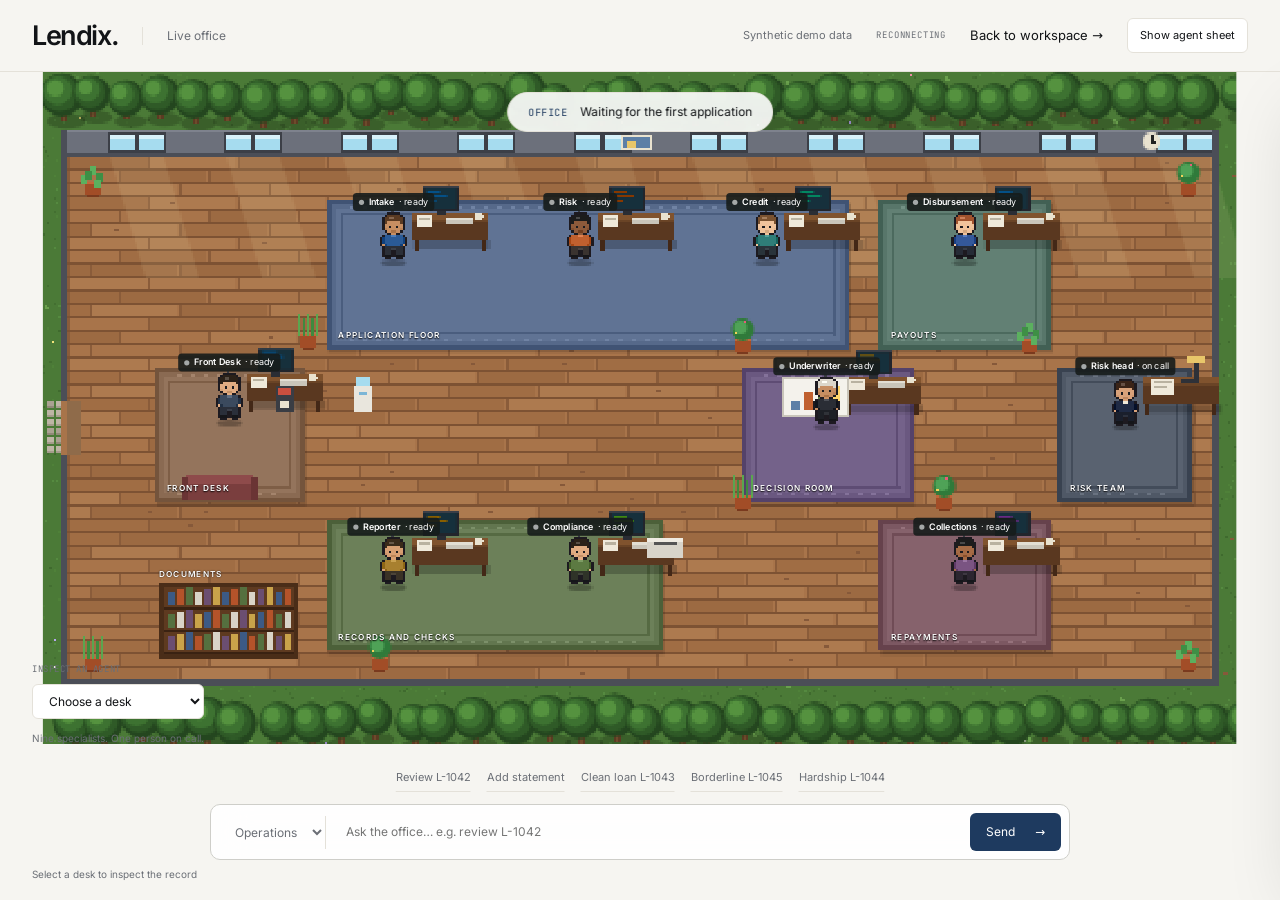
==== static/world.html @ e138bc6f "Move office world to /office" ====
<!doctype html>
<html lang="en">
<head><meta charset="utf-8"><meta name="viewport" content="width=device-width, initial-scale=1"><meta name="theme-color" content="#F6F5F1"><link rel="icon" type="image/svg+xml" href="/static/favicon.svg"><title>Lendix · Live office</title><link rel="stylesheet" href="/static/design.css"><link rel="stylesheet" href="/static/world.css"><script src="/static/world.js" defer></script></head>
<body>
<a class="skip-link" href="#dock">Skip to office command</a>
<header class="site-header top office-header"><div class="office-brand"><a class="wordmark" href="/">Lendix.</a><span class="office-page-label">Live office</span></div><nav class="header-nav" aria-label="Office navigation"><span class="quiet-notice office-notice">Synthetic demo data</span><span class="mono office-connection" id="office-connection">Connecting</span><a href="/app">Back to workspace <span aria-hidden="true">→</span></a><button id="sheet-toggle" type="button" class="office-toggle" aria-controls="sheet" aria-expanded="false">Show agent sheet</button></nav></header>
<div class="ticker" id="ticker" role="status"><em>Office</em>Waiting for the first application</div>
<div id="stage-wrap"><div id="stage" aria-label="Live pixel-art lending office. Each agent opens a work sheet."><div class="floor"></div></div></div>
<div class="office-controls"><label class="agent-picker-label">Inspect an agent<select id="agent-picker"><option value="">Choose a desk</option></select></label><span class="quiet-notice">Nine specialists. One person on call.</span></div>
<div class="quick" id="quick" aria-label="Demo commands"></div>
<form class="dock" id="dock"><label for="role" class="sr-only">Demo role</label><select id="role"><option value="borrower">Borrower</option><option value="ops" selected>Operations</option><option value="risk_head">Risk head</option></select><label class="sr-only" for="msg">Ask the office</label><input id="msg" autocomplete="off" maxlength="8000" placeholder="Ask the office… e.g. review L-1042" required><button type="submit">Send <span aria-hidden="true">→</span></button></form>
<div class="hint">Select a desk to inspect the record</div>
<aside class="sheet" id="sheet" aria-labelledby="s-name" inert><header><div class="av" id="s-av" aria-hidden="true"></div><div><h2 id="s-name">Agent work sheet</h2><div class="role" id="s-role"></div></div><button class="close" id="s-close" aria-label="Close agent sheet">Close</button></header><div class="sheet-content"><section><h3>Working on</h3><div class="now" id="s-now">Ready at its desk.</div></section><section id="s-case-wrap" hidden><h3 id="s-case-h">This case</h3><div class="case" id="s-case"></div></section><section><h3>Tools it may use</h3><div class="tools" id="s-tools"></div></section><section id="s-extra-wrap" hidden><h3 id="s-extra-h"></h3><div class="policy" id="s-extra"></div></section><div class="log" id="s-log"></div></div></aside>
</body>
</html>
---- static/design.css ----
@font-face{font-family:Inter;src:url('/static/fonts/inter-latin-400-normal.woff2') format('woff2');font-weight:400;font-style:normal;font-display:swap}
@font-face{font-family:Inter;src:url('/static/fonts/inter-latin-500-normal.woff2') format('woff2');font-weight:500;font-style:normal;font-display:swap}
@font-face{font-family:Inter;src:url('/static/fonts/inter-latin-600-normal.woff2') format('woff2');font-weight:600;font-style:normal;font-display:swap}
@font-face{font-family:Inter;src:url('/static/fonts/inter-latin-700-normal.woff2') format('woff2');font-weight:700;font-style:normal;font-display:swap}
@font-face{font-family:'Instrument Serif';src:url('/static/fonts/instrument-serif-latin-400-normal.woff2') format('woff2');font-weight:400;font-style:normal;font-display:swap}
@font-face{font-family:'Instrument Serif';src:url('/static/fonts/instrument-serif-latin-400-italic.woff2') format('woff2');font-weight:400;font-style:italic;font-display:swap}
@font-face{font-family:'JetBrains Mono';src:url('/static/fonts/jetbrains-mono-latin-400-normal.woff2') format('woff2');font-weight:400;font-style:normal;font-display:swap}
@font-face{font-family:'JetBrains Mono';src:url('/static/fonts/jetbrains-mono-latin-500-normal.woff2') format('woff2');font-weight:500;font-style:normal;font-display:swap}
:root{--paper:#F6F5F1;--surface:#fff;--ink:#121417;--muted:#6B6F76;--hairline:#E4E1D9;--accent:#1E3A5F;--amber:#B4530A;--green:#2F6B4F;--blue-wash:#eef2f6;--amber-wash:#fcf3e9;--green-wash:#edf4ef;--radius:12px;--mono:'JetBrains Mono',monospace;--serif:'Instrument Serif',Georgia,serif;--ease:200ms ease-out}
*{box-sizing:border-box}html{scroll-behavior:smooth}body{margin:0;background:var(--paper);color:var(--ink);font-family:Inter,system-ui,sans-serif;font-size:14px;line-height:1.5;-webkit-font-smoothing:antialiased}button,input,select,textarea{font:inherit;color:inherit}button,a,input,select,textarea{touch-action:manipulation}button{cursor:pointer}button:disabled{cursor:default;opacity:.55}a{color:var(--accent);text-underline-offset:4px}button,a,input,select,textarea,summary{outline-offset:4px}:focus-visible{outline:2px solid var(--accent)}button{transition:background var(--ease),border-color var(--ease),color var(--ease)}h1,h2,h3,p{margin:0}h1,h2,h3{font-weight:600}button svg,a svg{flex:none}button,a{-webkit-tap-highlight-color:transparent}[hidden]{display:none!important}.sr-only{position:absolute;width:1px;height:1px;overflow:hidden;clip:rect(0,0,0,0);white-space:nowrap}.skip-link{position:fixed;top:8px;left:16px;z-index:100;padding:12px 20px;background:var(--surface);transform:translateY(-160%)}.skip-link:focus{transform:none}.mono,.eyebrow{font-family:var(--mono);font-size:11px;line-height:1.6;letter-spacing:.09em;text-transform:uppercase}.eyebrow{color:var(--muted)}.muted{color:var(--muted)}.serif-emphasis{font-family:var(--serif);font-style:italic;font-weight:400}.wordmark{color:var(--ink);font-size:27px;line-height:1;font-weight:600;letter-spacing:-1.4px;text-decoration:none}.site-header{height:80px;border-bottom:1px solid var(--hairline);display:flex;align-items:center;justify-content:space-between;gap:24px;padding:0 48px;background:var(--paper)}.header-nav{display:flex;align-items:center;gap:32px}.header-nav a{font-size:13px;text-decoration:none;color:var(--ink)}.header-nav a:hover{text-decoration:underline}.button{display:inline-flex;align-items:center;justify-content:center;gap:12px;min-height:44px;padding:12px 20px;border-radius:8px;border:1px solid var(--accent);background:var(--accent);color:var(--surface);font-size:13px;font-weight:500;text-decoration:none;white-space:nowrap}.button:hover{background:#142a45;border-color:#142a45}.button.ghost{background:transparent;border-color:var(--hairline);color:var(--ink)}.button.ghost:hover{background:var(--surface);border-color:#b3b5b8}.button.small{min-height:36px;padding:8px 14px;font-size:12px}.text-button{border:0;background:none;padding:6px 0;color:var(--accent);font-size:12px;text-decoration:underline;text-underline-offset:4px}.quiet-notice{font-size:11px;color:var(--muted)}.pill{display:inline-flex;align-items:center;gap:7px;white-space:nowrap;padding:5px 10px;border:1px solid var(--hairline);border-radius:999px;font-size:11px;font-weight:500;background:var(--surface)}.pill.amber{color:var(--amber);border-color:#ebd6c4;background:var(--amber-wash)}.pill.green{color:var(--green);border-color:#cfdfd4;background:var(--green-wash)}.pill.blue{color:var(--accent);background:var(--blue-wash);border-color:#d4dee9}.pill-dot{width:5px;height:5px;border-radius:50%;background:currentColor}.section-label{font-family:var(--mono);font-size:11px;letter-spacing:.08em;text-transform:uppercase;font-weight:400;color:var(--muted)}.icon-arrow{font-size:17px;line-height:1}.field{display:grid;gap:8px;font-size:12px;font-weight:500}.field input,.field select,.field textarea{width:100%;min-height:44px;padding:12px;border:1px solid var(--hairline);border-radius:8px;background:var(--surface);font-size:14px}.field textarea{resize:vertical;line-height:1.6}.field input:focus,.field select:focus,.field textarea:focus{border-color:var(--accent)}.field-help{font-size:12px;color:var(--muted);font-weight:400}.skeleton{height:14px;display:block;border-radius:3px;background:#e9e7e0;animation:breathe 1.8s ease-in-out infinite}.skeleton.short{width:42%}.skeleton.long{width:75%}@keyframes breathe{50%{opacity:.4}}@media(prefers-reduced-motion:reduce){html{scroll-behavior:auto}*,*::before,*::after{animation:none!important;transition:none!important}}@media(max-width:700px){.site-header{height:68px;padding:0 20px}.header-nav{gap:20px}.header-nav a{font-size:12px}.wordmark{font-size:25px}.button{padding:11px 16px}.quiet-notice{font-size:10px}}
---- static/world.css ----
:root{--line:var(--hairline);--card:var(--surface);--navy:var(--accent);--navy-tint:var(--blue-wash);--amber-tint:var(--amber-wash);--green-tint:var(--green-wash);--faint:var(--muted)}
html,body{height:100%;overflow:hidden;background:var(--paper)}
.office-header{position:fixed;inset:0 0 auto;height:72px;padding:0 32px;z-index:20;background:var(--paper)}.office-brand{display:flex;align-items:center;gap:24px}.office-page-label{font-size:12px;color:var(--muted);border-left:1px solid var(--hairline);padding-left:24px}.office-header .header-nav{gap:24px}.office-connection{font-size:9px;color:var(--muted)}.office-toggle{border:1px solid var(--hairline);border-radius:6px;padding:8px 12px;background:var(--surface);font-size:11px;color:var(--ink)}.office-toggle:hover{border-color:var(--accent)}
#stage-wrap{position:fixed;inset:72px 0 156px;display:flex;align-items:center;justify-content:center;overflow:hidden}#stage{position:relative;width:1600px;height:900px;flex:none;transform-origin:center center}.floor,.desk,.desk-label{display:none}.world{position:absolute;left:0;top:0;width:1599px;height:900px;image-rendering:pixelated}.room-label{position:absolute;font-size:11px;letter-spacing:1.6px;text-transform:uppercase;color:#fff;font-weight:600;text-shadow:0 1px 2px #000;z-index:1}.agent{position:absolute;width:48px;height:75px;margin:-70px 0 0 -24px;display:block;cursor:pointer;z-index:5}.agent canvas{width:48px;height:75px;image-rendering:pixelated;display:block}.agent:hover canvas{outline:1px solid #fff;outline-offset:5px}.agent:focus-visible{outline:2px solid #fff;outline-offset:8px}.tag{position:absolute;bottom:74px;left:50%;transform:translateX(-50%);white-space:nowrap;font-size:12px;font-weight:600;color:#fff;background:#171c1be6;padding:3px 8px;border-radius:5px;display:flex;gap:6px;align-items:center;pointer-events:none}.tag i{width:7px;height:7px;border-radius:50%;background:#a4a8a8;display:inline-block;flex:none}.agent.busy .tag i{background:#add2ac}.tag small{font-size:12px;font-weight:400}.carry{position:absolute;top:18px;right:-34px;z-index:1;background:var(--surface);color:var(--ink);border:1px solid var(--hairline);border-radius:5px;font-size:10px;padding:4px 7px;white-space:nowrap;opacity:0;transition:opacity 180ms ease-out}.agent.carrying .carry{opacity:1}.chip{position:absolute;z-index:3000;transform:translate(-50%,-100%);background:var(--ink);color:#fff;font-size:12px;font-weight:500;border-radius:6px;padding:6px 10px;white-space:nowrap;pointer-events:none}.chip.navy{background:var(--accent)}.chip.amber{background:var(--amber)}.chip.green{background:var(--green)}.chip::after{content:"";position:absolute;left:50%;bottom:-4px;width:8px;height:8px;margin-left:-4px;background:inherit;transform:rotate(45deg)}.shelf{position:absolute;display:flex;flex-wrap:wrap;gap:4px;width:150px}.doc{width:18px;height:23px;background:var(--surface);border:1px solid var(--hairline);border-radius:2px;position:relative}.doc::before{content:"";position:absolute;left:4px;right:4px;top:6px;height:1px;background:var(--hairline);box-shadow:0 4px 0 var(--hairline),0 8px 0 var(--hairline)}.doc.pdf,.doc.letter{border-top:3px solid var(--accent)}.doc.png{border-top:3px solid var(--muted)}.badge{position:absolute;z-index:3000;transform:translateX(-50%);font-size:12px;font-weight:600;border-radius:6px;padding:6px 12px;white-space:nowrap}.badge.decline{background:var(--amber-wash);color:var(--amber);border:1px solid #ebd6c4}.badge.approve{background:var(--green-wash);color:var(--green);border:1px solid #cfdfd4}.badge.escalate{background:var(--blue-wash);color:var(--accent);border:1px solid #d4dee9}.bubble{position:absolute;z-index:3000;max-width:320px;transform:translate(-50%,-100%);background:var(--surface);border:1px solid var(--hairline);border-radius:10px;padding:12px 16px;font-size:13px;line-height:1.6;color:var(--ink)}
.ticker{position:fixed;top:92px;left:50%;transform:translateX(-50%);z-index:20;background:var(--surface);border:1px solid var(--hairline);border-radius:999px;padding:10px 20px;font-size:12px;max-width:min(800px,80vw);white-space:nowrap;overflow:hidden;text-overflow:ellipsis}.ticker em{font-family:var(--mono);font-size:10px;font-style:normal;text-transform:uppercase;letter-spacing:.06em;color:var(--accent);margin-right:12px}.office-controls{position:fixed;left:32px;bottom:154px;z-index:20;display:flex;flex-direction:column;gap:12px}.office-controls .quiet-notice{font-size:10px}.agent-picker-label{font-family:var(--mono);font-size:9px;text-transform:uppercase;letter-spacing:.06em;display:grid;gap:8px;color:var(--muted)}.agent-picker-label select{font-family:Inter,sans-serif;text-transform:none;letter-spacing:0;font-size:12px;padding:8px 12px;background:var(--surface);border:1px solid var(--hairline);border-radius:6px;color:var(--ink)}.quick{position:fixed;left:50%;bottom:102px;transform:translateX(-50%);z-index:20;display:flex;gap:16px;max-width:calc(100vw - 64px);overflow-x:auto;white-space:nowrap;padding:6px 0}.quick button{font:inherit;font-size:11px;color:var(--muted);background:transparent;border:0;border-bottom:1px solid var(--hairline);padding:6px 0;cursor:pointer}.quick button:hover{color:var(--accent);border-color:var(--accent)}.dock{position:fixed;left:50%;bottom:40px;transform:translateX(-50%);z-index:20;display:flex;gap:12px;align-items:center;background:var(--surface);border:1px solid #cecec9;border-radius:10px;padding:8px;width:min(860px,calc(100vw - 64px))}.dock select,.dock input{font:inherit;font-size:12px;border:0;background:transparent;color:var(--ink)}.dock select{padding:8px 12px;border-right:1px solid var(--hairline);color:var(--muted)}.dock input{flex:1;min-width:0;padding:8px}.dock button{font:inherit;display:flex;gap:20px;font-size:12px;border:0;border-radius:6px;background:var(--accent);color:#fff;padding:10px 16px;cursor:pointer}.dock button:hover{background:#142a45}.hint{position:fixed;left:32px;bottom:18px;z-index:20;font-size:10px;color:var(--muted)}
.sheet{position:fixed;top:88px;right:16px;bottom:16px;width:min(500px,calc(100vw - 32px));z-index:30;background:var(--surface);border:1px solid var(--hairline);border-radius:12px;box-shadow:0 20px 70px #12141721;transform:translateX(calc(100% + 32px));transition:transform 220ms ease-out;display:flex;flex-direction:column;overflow:hidden}.sheet.open{transform:none}.sheet header{padding:24px;border-bottom:1px solid var(--hairline);display:flex;gap:16px;align-items:center}.sheet .av{width:48px;height:48px;border-radius:8px;display:flex;align-items:center;justify-content:center;flex:none;overflow:hidden}.sheet-sprite{width:32px;height:50px;image-rendering:pixelated;margin-top:8px}.sheet h2{font-size:28px;letter-spacing:-.035em;line-height:1;font-weight:500}.sheet .role{font-size:11px;color:var(--muted);line-height:1.6;margin-top:8px;max-width:280px}.sheet .close{align-self:start;margin-left:auto;border:0;background:none;padding:0;color:var(--accent);font-size:11px;text-decoration:underline;text-underline-offset:4px;cursor:pointer}.sheet-content{overflow-y:auto;flex:1}.sheet section{padding:20px 24px;border-bottom:1px solid var(--hairline)}.sheet h3{font-family:var(--mono);font-size:9px;letter-spacing:.08em;text-transform:uppercase;color:var(--muted);font-weight:400;margin-bottom:14px}.now{font-size:12px;line-height:1.7}.tools{display:flex;flex-wrap:wrap;gap:6px}.tools span{font-size:10px;font-family:var(--mono);background:var(--paper);border:1px solid var(--hairline);border-radius:5px;padding:5px 8px;color:var(--muted)}.tools span.on{background:var(--accent);color:#fff;border-color:var(--accent)}.log{padding:12px 24px 24px}.log .row{display:grid;grid-template-columns:60px 1fr;gap:12px;padding:12px 0;border-bottom:1px solid var(--hairline);font-size:11px;line-height:1.7}.log .t{color:var(--muted);font-family:var(--mono);font-size:9px;padding-top:2px}.log .k{display:inline-block;font-family:var(--mono);font-size:8px;letter-spacing:.06em;text-transform:uppercase;color:var(--accent);margin-right:8px}.policy{font-size:12px;line-height:1.8;color:var(--muted)}.policy p+p{margin-top:12px}.policy b{color:var(--ink);font-weight:500}.case{display:flex;flex-direction:column;gap:12px;font-size:12px}.case .loanhead{display:flex;flex-direction:column;gap:6px;margin-bottom:8px}.case .loanhead b{font-size:18px;font-weight:500;letter-spacing:-.02em}.case .loanhead span{color:var(--muted);font-size:12px}.kv{display:grid;grid-template-columns:1fr auto;gap:10px 20px;font-size:12px;margin:0}.kv dt{color:var(--muted)}.kv dd{margin:0;text-align:right;font-variant-numeric:tabular-nums;overflow-wrap:anywhere;max-width:240px}.check{display:flex;align-items:center;gap:12px;font-size:12px}.check i{font-style:normal;color:var(--green);font-weight:500;font-size:15px}.check.no i{color:var(--muted)}.flag{border:1px solid #ebd6c4;background:var(--amber-wash);border-radius:8px;padding:14px}.flag b{display:block;font-size:9px;font-family:var(--mono);font-weight:400;color:var(--amber);margin-bottom:8px;letter-spacing:.03em}.flag span{font-size:12px;line-height:1.7}.bar{height:4px;border-radius:2px;background:var(--paper);position:relative;margin:8px 0}.bar i{position:absolute;left:0;top:0;bottom:0;background:var(--accent);border-radius:2px}.bar b{position:absolute;top:-3px;bottom:-3px;width:1px;background:var(--ink)}.barlabel{display:flex;justify-content:space-between;font-size:11px;color:var(--muted)}.docs{display:flex;flex-direction:column;gap:0}.docs div{font-size:11px;padding:10px 0;border-bottom:1px solid var(--hairline)}.reasons{margin:0;padding-left:18px;font-size:12px;line-height:1.8}.reasons li+li{margin-top:8px}
@media(max-width:1200px){.office-header{padding:0 24px}.office-header .header-nav{gap:18px}.office-notice{display:none}.office-controls{bottom:154px;left:24px}.office-controls .quiet-notice{display:none}.sheet{width:420px}.quick{gap:16px}.office-connection{display:none}}
@media(max-width:700px){.office-header{height:64px;padding:0 20px}.office-page-label{display:none}.office-header .header-nav{gap:14px}.office-header .header-nav a{font-size:10px}.office-toggle{font-size:10px;padding:7px}.office-brand .wordmark{font-size:25px}.ticker{top:80px;max-width:calc(100vw - 32px);padding:10px 16px;font-size:11px}.ticker em{font-size:9px}.office-controls{bottom:168px;left:20px}.agent-picker-label{font-size:8px}.agent-picker-label select{font-size:11px;padding:6px 10px}.dock{width:calc(100vw - 32px);gap:6px;bottom:40px}.dock select{font-size:10px;padding:8px 4px;max-width:100px}.dock input{font-size:11px;padding:8px 0}.dock button{font-size:11px;padding:10px;gap:8px}.quick{max-width:calc(100vw - 40px);bottom:102px;gap:16px}.quick button{font-size:10px}.hint{left:20px;bottom:16px;font-size:9px}.sheet{top:80px;width:calc(100vw - 32px)}.sheet header{padding:20px}.sheet section{padding:20px}.sheet h2{font-size:25px}.sheet .role{font-size:10px;max-width:210px}.kv dd{max-width:180px}.log{padding:12px 20px 24px}#stage-wrap{inset:64px 0 180px}}

.office-header{background:rgba(246,245,241,.88);backdrop-filter:blur(20px);-webkit-backdrop-filter:blur(20px)}
.ticker,.dock{background:rgba(255,255,255,.9);backdrop-filter:blur(18px);-webkit-backdrop-filter:blur(18px)}
.sheet{background:rgba(255,255,255,.96);backdrop-filter:blur(24px);-webkit-backdrop-filter:blur(24px)}
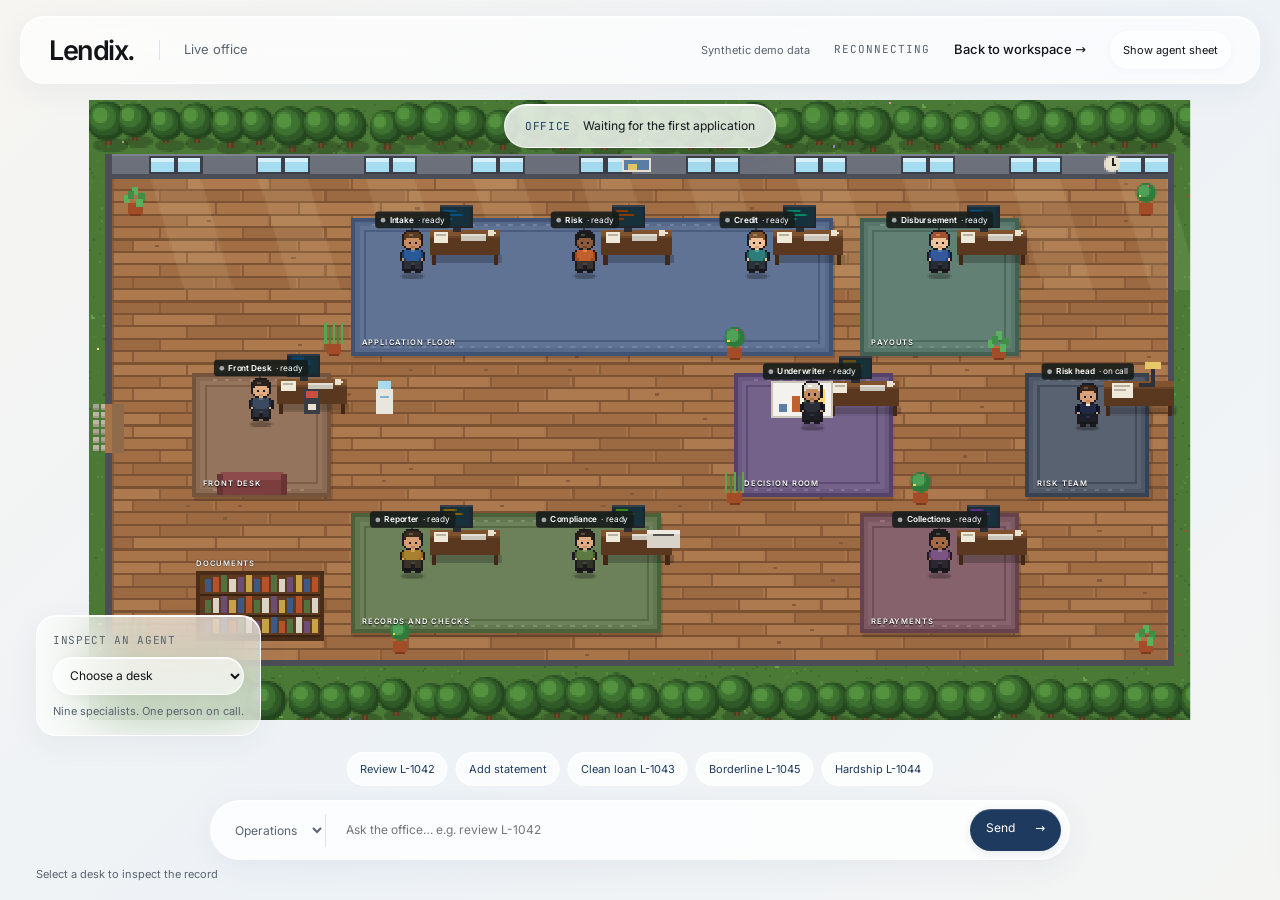
==== commit 3e46a6b2: "Refine glass interface and compact loan overview" ====
--- a/static/world.html
+++ b/static/world.html
@@ -1,7 +1,7 @@
 <!doctype html>
 <html lang="en">
-<head><meta charset="utf-8"><meta name="viewport" content="width=device-width, initial-scale=1"><meta name="theme-color" content="#F6F5F1"><link rel="icon" type="image/svg+xml" href="/static/favicon.svg"><title>Lendix · Live office</title><link rel="stylesheet" href="/static/design.css"><link rel="stylesheet" href="/static/world.css"><script src="/static/world.js" defer></script></head>
-<body>
+<head><meta charset="utf-8"><meta name="viewport" content="width=device-width, initial-scale=1"><meta name="theme-color" content="#F6F5F1"><link rel="icon" type="image/svg+xml" href="/static/favicon.svg"><title>Lendix · Live office</title><link rel="stylesheet" href="/static/design.css"><link rel="stylesheet" href="/static/world.css"><link rel="stylesheet" href="/static/liquid.css"><script src="/static/world.js" defer></script></head>
+<body class="office-page">
 <a class="skip-link" href="#dock">Skip to office command</a>
 <header class="site-header top office-header"><div class="office-brand"><a class="wordmark" href="/">Lendix.</a><span class="office-page-label">Live office</span></div><nav class="header-nav" aria-label="Office navigation"><span class="quiet-notice office-notice">Synthetic demo data</span><span class="mono office-connection" id="office-connection">Connecting</span><a href="/app">Back to workspace <span aria-hidden="true">→</span></a><button id="sheet-toggle" type="button" class="office-toggle" aria-controls="sheet" aria-expanded="false">Show agent sheet</button></nav></header>
 <div class="ticker" id="ticker" role="status"><em>Office</em>Waiting for the first application</div>
--- a/static/liquid.css
+++ b/static/liquid.css
@@ -0,0 +1,437 @@
+/* Shared glass surfaces and controls. Pixel-art canvases retain their own palette. */
+:root {
+  --muted: #59636f;
+  --hairline: #dfe3e7;
+  --glass: rgba(255, 255, 255, .66);
+  --glass-edge: rgba(255, 255, 255, .92);
+  --glass-shadow: 0 8px 32px rgba(30, 58, 95, .055), inset 0 1px 0 rgba(255, 255, 255, .95);
+  --glass-blur: blur(28px) saturate(135%);
+}
+
+body {
+  background: linear-gradient(135deg, #f6f5f1 0%, #edf2f7 55%, #f4f5f3 100%);
+  background-attachment: fixed;
+}
+
+.site-header, .loan-queue, .loan-view, .activity-panel,
+.action-dialog, .office-command, .sheet, .dock, .ticker, .office-controls {
+  border: 1px solid var(--glass-edge);
+  background: var(--glass);
+  box-shadow: var(--glass-shadow);
+  backdrop-filter: var(--glass-blur);
+  -webkit-backdrop-filter: var(--glass-blur);
+}
+
+.site-header {
+  border-radius: 24px;
+  margin: 16px 20px 0;
+  height: 68px;
+  padding: 0 28px;
+}
+
+.wordmark { font-weight: 600; letter-spacing: -.055em; }
+.header-page, .office-page-label { font-size: 13px; }
+.header-nav { gap: 24px; }
+.header-nav a { font-weight: 500; }
+.role-select-label select, .office-toggle, .agent-picker-label select {
+  border: 1px solid rgba(255, 255, 255, .95);
+  border-radius: 999px;
+  background: rgba(255, 255, 255, .65);
+  box-shadow: inset 0 1px 0 white, 0 2px 8px rgba(30, 58, 95, .035);
+  min-height: 38px;
+}
+
+.button, .button.small, .dock button {
+  border-radius: 999px;
+  box-shadow: inset 0 1px 0 rgba(255, 255, 255, .2), 0 3px 10px rgba(30, 58, 95, .1);
+  transition: background 180ms ease-out, box-shadow 180ms ease-out;
+}
+.button:hover, .dock button:hover { box-shadow: inset 0 1px 0 rgba(255, 255, 255, .25), 0 5px 14px rgba(30, 58, 95, .16); }
+.button.ghost { background: rgba(255, 255, 255, .6); box-shadow: none; }
+.pill { border-color: rgba(255, 255, 255, .95); background: rgba(255, 255, 255, .8); padding: 6px 11px; }
+.pill.amber { background: #fff3e9; border-color: #eed9c7; }
+.pill.green { background: #edf6ef; border-color: #d4e5da; }
+.pill.blue { background: #edf3fa; border-color: #d5dfec; }
+
+.mobile-workbar { height: 32px; border: 0; padding: 0 40px; }
+.workspace-grid {
+  height: calc(100dvh - 132px);
+  grid-template-columns: 256px minmax(0, 1fr) 240px;
+  gap: 16px;
+  margin: 0 20px 16px;
+}
+.loan-queue, .loan-view, .activity-panel { border-radius: 24px; }
+.loan-queue { overflow: hidden; }
+.queue-heading { padding: 24px 20px 16px; }
+.queue-heading h1 { font-size: 19px; font-weight: 600; }
+.queue-search { margin: 0 20px; border-color: #b7c1cc; }
+.queue-filters { padding: 18px 16px 12px; gap: 6px; }
+.filter {
+  min-height: 32px;
+  padding: 6px 10px;
+  border-color: rgba(255, 255, 255, .8);
+  background: rgba(255, 255, 255, .36);
+  font-size: 11px;
+}
+.filter.active { background: var(--accent); border-color: var(--accent); }
+.queue-row {
+  width: calc(100% - 16px);
+  margin: 4px 8px;
+  padding: 16px 14px;
+  border: 1px solid transparent;
+  border-radius: 17px;
+}
+.queue-row:hover { background: rgba(255, 255, 255, .4); }
+.queue-row.selected {
+  border-color: rgba(255, 255, 255, .98);
+  background: rgba(255, 255, 255, .87);
+  box-shadow: 0 3px 14px rgba(30, 58, 95, .045);
+}
+.queue-row.selected .queue-row-name { color: var(--accent); }
+.queue-row-name { font-size: 15px; }
+.queue-row-stage { max-width: 84px; }
+.queue-row .pill { font-size: 10px; padding: 4px 7px; gap: 5px; }
+.queue-footer { padding: 16px 20px; border-color: rgba(255, 255, 255, .7); }
+.queue-footer button { line-height: 1.7; }
+.loan-view { padding: 28px 32px 0; }
+.case-header { padding: 0 0 24px; }
+.case-heading-row h1 { font-weight: 600; letter-spacing: -.045em; }
+.case-meta { font-variant-numeric: tabular-nums; }
+.case-status-line { line-height: 1.7; }
+.lifecycle {
+  border: 1px solid rgba(255, 255, 255, .85);
+  border-radius: 18px;
+  background: rgba(255, 255, 255, .44);
+  padding: 5px;
+  gap: 3px;
+}
+.lifecycle li { border-radius: 13px; }
+.lifecycle li::before { top: auto; bottom: 0; left: 10px; right: 10px; border-radius: 2px; }
+.lifecycle li.current { background: rgba(255, 255, 255, .95); box-shadow: 0 2px 8px rgba(30, 58, 95, .06); }
+.lifecycle li.done::before { background: transparent; }
+.lifecycle button { padding: 12px 3px 12px 5px; font-size: 10px; }
+.lifecycle .step-number { font-size: 11px; margin-bottom: 6px; }
+.lifecycle .step-name { letter-spacing: -.02em; }
+.case-content-section { border-color: #dce1e5; padding: 28px 0; }
+.case-section-heading h2 { font-size: 18px; font-weight: 600; }
+.finding-card, .clear-finding {
+  border: 1px solid var(--glass-edge);
+  border-radius: 20px;
+  background: rgba(255, 255, 255, .75);
+  box-shadow: inset 0 1px 0 white;
+}
+.finding-card { padding: 24px; gap: 24px; }
+.finding-title { font-size: 16px; line-height: 1.6; }
+.field-evidence {
+  background: rgba(239, 242, 244, .8);
+  border-color: rgba(220, 225, 230, .9);
+  border-radius: 13px;
+  padding: 18px;
+}
+.evidence-pair dd.flagged { border-radius: 6px; background: #fff1e4; }
+.decision-layout { gap: 24px; }
+.decision-word { letter-spacing: -.05em; }
+.decision-attribution { border-color: #dce1e5; }
+.inline-note { border-radius: 16px; background: rgba(237, 243, 250, .8); border-left-width: 2px; }
+.foir-track { border-radius: 999px; overflow: visible; }
+.foir-fill { border-radius: 999px; }
+.document-row { border-color: #dce1e5; }
+.document-row:hover { background: rgba(255, 255, 255, .4); }
+.document-download { border-radius: 999px; }
+.office-command {
+  bottom: 12px;
+  margin: 20px 0 12px;
+  border-radius: 20px;
+  padding: 16px;
+  background: rgba(245, 248, 251, .82);
+}
+.command-input-row {
+  border: 1px solid white;
+  border-radius: 999px;
+  background: rgba(255, 255, 255, .82);
+  box-shadow: inset 0 1px 0 white, 0 2px 8px rgba(30, 58, 95, .035);
+}
+.command-send { border-radius: 999px; }
+.command-suggestions { padding-top: 4px; gap: 12px; }
+.command-suggestions button { min-height: 28px; }
+.command-notice { display: block; line-height: 1.6; margin-top: 8px; }
+.activity-panel { padding: 24px 18px; border-left: 1px solid var(--glass-edge); }
+.activity-heading h2 { font-size: 18px; font-weight: 600; }
+.activity-entry { border-color: #dce1e5; }
+.activity-entry-title { font-size: 12px; line-height: 1.75; }
+.activity-panel.open { background: rgba(245, 248, 251, .92); border-radius: 24px; }
+.action-dialog { border-radius: 28px; background: rgba(249, 251, 253, .94); padding: 32px; }
+.action-dialog::backdrop { background: rgba(21, 33, 49, .2); backdrop-filter: blur(5px); }
+.field input, .field select, .field textarea {
+  border: 1px solid #d8dfe6;
+  border-radius: 14px;
+  background: rgba(255, 255, 255, .85);
+}
+.terms-confirm { padding: 16px; border-radius: 16px; background: rgba(255, 255, 255, .7); }
+.toast { border-radius: 999px; }
+
+/* The office uses the same glass chrome around the original pixel-art world. */
+.office-header { inset: 0 0 auto; height: 68px; }
+#stage-wrap { inset: 100px 20px 180px; border-radius: 28px; }
+.ticker { top: 104px; background: rgba(255, 255, 255, .8); padding: 12px 20px; }
+.ticker em, .office-connection { font-size: 11px; }
+.office-controls { left: 36px; bottom: 164px; border-radius: 20px; padding: 16px; gap: 8px; }
+.agent-picker-label { font-size: 11px; }
+.office-controls .quiet-notice { font-size: 11px; }
+.dock { bottom: 40px; padding: 8px; border-radius: 999px; background: rgba(255, 255, 255, .8); }
+.dock button { min-height: 42px; }
+.quick { gap: 8px; bottom: 108px; }
+.quick button { border: 1px solid rgba(255, 255, 255, .95); border-radius: 999px; background: rgba(255, 255, 255, .78); color: var(--accent); padding: 8px 12px; }
+.hint { left: 36px; font-size: 11px; }
+.sheet { top: 100px; right: 20px; bottom: 20px; border-radius: 28px; background: rgba(248, 251, 253, .88); }
+.sheet header { padding: 28px; border-color: rgba(215, 223, 230, .8); }
+.sheet .av { border-radius: 50%; background: rgba(255, 255, 255, .8); }
+.sheet section { padding: 24px 28px; border-color: rgba(215, 223, 230, .8); }
+.sheet h3, .log .t, .log .k { font-size: 11px; }
+.tools span { font-size: 11px; border-radius: 999px; background: rgba(255, 255, 255, .7); }
+.tools span.on { background: var(--accent); }
+.flag { border-radius: 16px; }
+.flag b { font-size: 11px; }
+.sheet .close { min-height: 32px; padding: 4px; }
+
+@media (min-width: 1700px) {
+  .workspace-grid { grid-template-columns: 280px minmax(0, 1fr) 280px; gap: 20px; }
+  .loan-view { padding: 40px 56px 0; }
+  .case-heading-row h1 { font-size: 56px; }
+  .lifecycle button { padding: 16px 8px; font-size: 11px; }
+  .finding-title { font-size: 19px; }
+}
+@media (max-width: 1279px) {
+  .workspace-grid { grid-template-columns: 240px minmax(0, 1fr); gap: 14px; }
+  .loan-view { padding: 28px 28px 0; }
+  .activity-panel { top: 96px; }
+  .lifecycle { overflow-x: auto; grid-template-columns: repeat(9, minmax(58px, 1fr)); }
+  .office-controls .quiet-notice { display: none; }
+}
+@media (max-width: 900px) {
+  .workspace-grid { grid-template-columns: 212px minmax(0, 1fr); margin-left: 12px; margin-right: 12px; gap: 12px; }
+  .site-header { margin-left: 12px; margin-right: 12px; padding: 0 20px; }
+  .loan-view { padding: 24px 20px 0; }
+  .queue-heading, .queue-footer { padding-left: 16px; padding-right: 16px; }
+  .queue-search { margin-left: 16px; margin-right: 16px; }
+  .queue-filters { padding-left: 12px; padding-right: 12px; }
+  .queue-row { padding: 14px 10px; }
+  .queue-row-bottom { flex-wrap: wrap; }
+  .finding-card { padding: 20px; }
+  .office-controls { left: 24px; }
+}
+@media (max-width: 650px) {
+  .site-header { height: 60px; margin: 10px 10px 0; padding: 0 16px; border-radius: 21px; }
+  .workspace-header .header-nav { gap: 10px; }
+  .workspace-header .header-nav a { font-size: 11px; }
+  .wordmark { font-size: 25px; }
+  .role-select-label select { padding: 8px; min-height: 36px; }
+  .mobile-workbar { height: 36px; padding: 0 24px; gap: 8px; }
+  .mobile-workbar .quiet-notice { font-size: 10px; }
+  .workspace-grid { height: calc(100dvh - 116px); margin: 0 10px 10px; }
+  .loan-view { border-radius: 24px; padding: 24px 18px 0; }
+  .loan-queue { inset: 106px auto 10px 10px; width: min(340px, calc(100vw - 20px)); border-radius: 24px; background: rgba(245, 248, 251, .95); }
+  .case-header-top { gap: 8px; flex-wrap: wrap; }
+  .case-heading-row h1 { font-size: 38px; }
+  .case-section-heading { align-items: start; gap: 12px; }
+  .case-section-heading .mono { text-align: right; font-size: 10px; }
+  .case-section-heading h2 { font-size: 16px; }
+  .finding-card { padding: 20px 16px; }
+  .evidence-pair { grid-template-columns: minmax(0, 1fr) minmax(0, 1fr); }
+  .office-command { padding: 14px; border-radius: 20px; bottom: 8px; }
+  .office-command label { font-size: 10px; }
+  .command-input-row input { padding-left: 12px; }
+  .command-suggestions { gap: 6px 12px; }
+  .command-notice { font-size: 10px; }
+  .activity-panel { top: 82px; }
+  .action-dialog { padding: 24px; border-radius: 24px; }
+  .office-header { height: 60px; }
+  .office-header .header-nav { gap: 10px; }
+  .office-header .header-nav a { font-size: 10px; }
+  .office-toggle { padding: 7px 9px; font-size: 10px; min-height: 34px; }
+  #stage-wrap { inset: 88px 10px 196px; border-radius: 20px; }
+  .ticker { top: 84px; max-width: calc(100vw - 32px); }
+  .office-controls { left: 16px; bottom: 176px; padding: 12px; border-radius: 16px; }
+  .agent-picker-label { font-size: 10px; }
+  .quick { bottom: 108px; max-width: calc(100vw - 32px); }
+  .quick button { font-size: 11px; }
+  .dock { width: calc(100vw - 24px); padding: 7px; }
+  .dock select { max-width: 88px; }
+  .hint { left: 20px; font-size: 10px; }
+  .sheet { top: 84px; right: 10px; bottom: 10px; width: calc(100vw - 20px); border-radius: 24px; }
+  .sheet header, .sheet section { padding: 20px; }
+}
+@supports not (backdrop-filter: blur(1px)) {
+  .site-header, .loan-queue, .loan-view, .activity-panel, .action-dialog,
+  .office-command, .sheet, .dock, .ticker, .office-controls { background: #f6f8fa; }
+}
+@media (prefers-reduced-transparency: reduce) {
+  .site-header, .loan-queue, .loan-view, .activity-panel, .action-dialog,
+  .office-command, .sheet, .dock, .ticker, .office-controls { background: #f6f8fa; backdrop-filter: none; -webkit-backdrop-filter: none; }
+}
+
+/* A compact overview keeps one primary scroll surface. */
+.workspace-page { height: auto; min-height: 100dvh; overflow: auto; }
+.workspace-header { position: sticky; top: 12px; z-index: 40; }
+.workspace-grid { height: auto; min-height: calc(100dvh - 132px); align-items: start; }
+.loan-view { overflow: visible; min-height: calc(100dvh - 132px); }
+.loan-queue, .activity-panel { position: sticky; top: 100px; max-height: calc(100dvh - 116px); }
+.queue-list { flex: 0 1 auto; }
+.queue-heading { padding: 20px 20px 12px; }
+.queue-filters { padding-top: 12px; padding-bottom: 8px; }
+.queue-row { display: grid; grid-template-columns: minmax(0, 1fr) auto; padding: 12px; gap: 3px 8px; }
+.queue-row-top { grid-column: 1 / -1; gap: 4px; }
+.queue-row-stage { margin-left: auto; max-width: none; font-size: 10px; }
+.queue-row-name { grid-column: 1 / -1; margin: 2px 0; font-size: 14px; }
+.queue-row-amount { align-self: center; font-size: 12px; }
+.queue-row-bottom { margin: 0; align-self: center; }
+.queue-row .pill { font-size: 9px; }
+.queue-more { display: block; margin: 4px 20px 8px; font-size: 11px; text-decoration: none; text-align: left; }
+.queue-more:hover { text-decoration: underline; }
+.activity-panel { overflow: auto; padding-top: 20px; }
+.activity-list { overflow: visible; flex: 0 0 auto; }
+.activity-entry { padding: 13px 0; }
+.activity-entry-title { font-size: 11px; line-height: 1.65; }
+.activity-status { padding: 12px 0; }
+.activity-more { text-align: left; font-size: 11px; margin-top: 12px; }
+.case-header { padding-bottom: 16px; }
+.case-header-top { align-items: start; }
+.case-identity { display: flex; flex-direction: row; align-items: center; gap: 12px; min-width: 0; flex-wrap: wrap; }
+.case-heading-row { margin: 14px 0 12px; }
+.case-heading-row h1 { font-size: 40px; }
+.case-status-line { margin-top: 12px; font-size: 11px; }
+.case-id { font-size: 10px; }
+.progress-control { position: relative; width: fit-content; z-index: 10; }
+.progress-summary {
+  display: flex; align-items: center; flex-wrap: wrap; gap: 8px;
+  list-style: none; cursor: pointer; border: 1px solid white; border-radius: 999px;
+  padding: 8px 12px; background: rgba(255, 255, 255, .82); color: var(--accent);
+  box-shadow: 0 2px 8px rgba(30, 58, 95, .035); font-size: 11px;
+}
+.progress-summary::-webkit-details-marker { display: none; }
+.progress-label { font-weight: 500; }
+.progress-count { color: var(--muted); font-size: 10px; }
+.progress-chevron { font-size: 14px; line-height: 1; }
+.progress-segments { display: flex; gap: 2px; align-items: center; }
+.progress-segments span { width: 5px; height: 8px; border-radius: 3px; background: #dce2e8; }
+.progress-segments .done { background: #8198b0; }
+.progress-segments .current { background: var(--accent); height: 11px; }
+.progress-control[open] .progress-chevron { transform: rotate(180deg); }
+.progress-control .lifecycle {
+  position: absolute; top: calc(100% + 8px); left: 0;
+  width: 280px; display: grid; grid-template-columns: 1fr; gap: 0;
+  padding: 8px; margin: 0; overflow: visible; border-radius: 18px;
+  background: rgba(249, 251, 253, .96); border: 1px solid white;
+  backdrop-filter: blur(28px); -webkit-backdrop-filter: blur(28px);
+  box-shadow: 0 16px 48px rgba(30, 58, 95, .15);
+}
+.progress-control .lifecycle button { display: flex; align-items: center; gap: 16px; padding: 10px 12px; font-size: 12px; }
+.progress-control .lifecycle .step-number { margin: 0; width: 20px; font-size: 11px; }
+.progress-control .lifecycle li::before { display: none; }
+.progress-control .lifecycle li.current { background: #edf2f8; box-shadow: none; }
+.loan-overview { display: grid; grid-template-columns: minmax(0, 1.08fr) minmax(0, 1fr); gap: 24px; align-items: start; }
+.loan-overview.no-decision { grid-template-columns: 1fr; }
+.loan-overview .case-content-section { border: 0; padding: 16px 0; }
+.loan-overview .case-section-heading { margin-bottom: 12px; align-items: baseline; }
+.loan-overview .case-section-heading h2 { font-size: 15px; }
+.loan-overview .case-section-heading .mono { display: none; }
+.loan-overview .finding-card { display: block; padding: 16px; border-radius: 18px; }
+.loan-overview .finding-title { font-size: 14px; margin-top: 8px; line-height: 1.5; }
+.loan-overview .finding-source { margin-top: 8px; font-size: 10px; line-height: 1.5; }
+.loan-overview .finding-source a { margin-top: 4px; }
+.loan-overview .field-evidence { padding: 12px; margin-top: 12px; }
+.loan-overview .field-evidence .mono { display: none; }
+.loan-overview .evidence-pair { display: grid; grid-template-columns: 1fr 1fr; align-items: center; gap: 8px; margin-top: 6px; }
+.loan-overview .evidence-pair dt { font-size: 10px; margin: 0; }
+.loan-overview .evidence-pair dd { font-size: 11px; }
+.loan-overview .evidence-caption { font-size: 9px; margin-top: 8px; }
+.finding-evidence summary { font-size: 11px; color: var(--accent); cursor: pointer; margin-top: 10px; }
+.loan-overview .clear-finding { padding: 18px; align-items: start; }
+.loan-overview .clear-finding h3 { font-size: 14px; }
+.loan-overview .clear-finding p { font-size: 11px; }
+.loan-overview .decision-layout { display: block; }
+.loan-overview .decision-word { font-size: 36px; line-height: 1.05; margin-bottom: 10px; }
+.loan-overview .policy-rule { font-size: 10px; line-height: 1.6; }
+.loan-overview .decision-reasons { margin-top: 12px; }
+.loan-overview .decision-reasons p { font-size: 12px; line-height: 1.65; }
+.loan-overview .decision-attribution { margin-top: 12px; padding-top: 12px; font-size: 11px; }
+.loan-facts #money { border-top: 1px solid var(--hairline); margin-top: 8px; }
+.loan-overview .money-grid { gap: 12px; margin-bottom: 16px; }
+.loan-overview .money-item dt { font-size: 10px; }
+.loan-overview .money-item dd { font-size: 18px; margin-top: 4px; }
+.loan-overview .foir-row { margin-top: 12px; font-size: 11px; }
+.loan-overview .foir-axis { font-size: 10px; }
+.loan-overview .eligible-row { padding-top: 12px; margin-top: 12px; font-size: 11px; }
+.loan-overview .eligible-row strong { font-size: 18px; }
+.loan-overview .seeded-record { grid-column: 1 / -1; }
+.loan-overview:has(.seeded-record) { grid-template-columns: 1fr; }
+.loan-overview .seeded-record .pending-finding h3 { font-size: 19px; }
+.loan-overview .seeded-record .pending-finding h3 span { display: inline; margin-left: 5px; }
+.loan-overview .pending-finding p { font-size: 12px; }
+.loan-records { display: grid; grid-template-columns: 1fr 1fr; gap: 0 20px; border-top: 1px solid var(--hairline); margin-top: 12px; }
+.record-disclosure, .loan-records .application-record { border-bottom: 1px solid var(--hairline); min-width: 0; }
+.record-disclosure > summary {
+  cursor: pointer; list-style: none; display: flex; gap: 8px; align-items: center;
+  padding: 14px 0; font-size: 12px; flex-wrap: wrap;
+}
+.record-disclosure > summary::-webkit-details-marker { display: none; }
+.disclosure-caption { color: var(--muted); font-size: 10px; margin-left: auto; }
+.disclosure-chevron { color: var(--accent); }
+.record-disclosure[open] { grid-column: 1 / -1; }
+.record-disclosure[open] > summary .disclosure-chevron { transform: rotate(45deg); }
+.record-disclosure .case-content-section { padding: 16px 0; border: 0; }
+.record-disclosure .case-section-heading { display: none; }
+.record-disclosure .inline-note { margin: 0 0 16px; }
+.loan-records .application-record[open] { grid-column: 1 / -1; }
+.office-command { margin-top: 16px; padding: 12px 14px; }
+.command-suggestions { margin-top: 4px; }
+.command-notice { font-size: 10px; margin-top: 4px; }
+.command-suggestions button { min-height: 22px; }
+@media (min-width: 1700px) {
+  .loan-view { padding: 32px 40px 0; }
+  .case-heading-row h1 { font-size: 48px; }
+  .loan-overview { gap: 32px; }
+  .loan-overview .finding-card { padding: 20px; }
+  .loan-overview .finding-title { font-size: 16px; }
+  .loan-overview .decision-word { font-size: 44px; }
+}
+@media (max-width: 1279px) {
+  .workspace-grid { grid-template-columns: 220px minmax(0, 1fr); }
+  .loan-view { padding: 24px 24px 0; }
+  .loan-overview { gap: 20px; }
+  .activity-panel { position: fixed; top: 96px; max-height: none; overflow: auto; }
+  .queue-row { padding: 10px; }
+  .queue-row-top .queue-row-stage { font-size: 9px; }
+  .queue-row-bottom .pill { font-size: 8px; padding: 4px 5px; }
+}
+@media (max-width: 1023px) {
+  .loan-overview { grid-template-columns: 1fr; gap: 0; }
+  .loan-facts { display: grid; grid-template-columns: 1fr 1fr; gap: 20px; }
+  .loan-facts #money { border: 0; margin: 0; }
+  .loan-overview .finding-card { display: grid; grid-template-columns: 1fr 1fr; gap: 16px; }
+  .loan-overview .finding-evidence { grid-column: 1 / -1; }
+  .loan-overview .field-evidence { margin-top: 0; }
+}
+@media (max-width: 650px) {
+  .workspace-header { top: 8px; }
+  .workspace-grid { height: auto; min-height: calc(100dvh - 116px); }
+  .loan-view { min-height: calc(100dvh - 116px); padding: 20px 18px 0; }
+  .loan-queue { position: fixed; top: 106px; max-height: calc(100dvh - 116px); }
+  .case-identity { gap: 10px; }
+  .case-header-top { align-items: center; }
+  .progress-summary { padding: 7px 10px; gap: 6px; }
+  .progress-count { display: none; }
+  .progress-segments span { width: 4px; }
+  .case-heading-row h1 { font-size: 34px; }
+  .case-header .pill { font-size: 9px; padding: 5px 7px; }
+  .case-id { font-size: 9px; }
+  .loan-overview .finding-card { display: block; }
+  .loan-overview .field-evidence { margin-top: 12px; }
+  .loan-facts { display: block; }
+  .loan-records { grid-template-columns: 1fr; }
+  .loan-overview .money-grid { grid-template-columns: 1fr 1fr 1fr; }
+  .loan-overview .money-item:last-child { grid-column: auto; }
+  .loan-overview .money-item dd { font-size: 16px; }
+  .activity-panel { top: 82px; }
+  .command-input-row input { font-size: 12px; }
+}
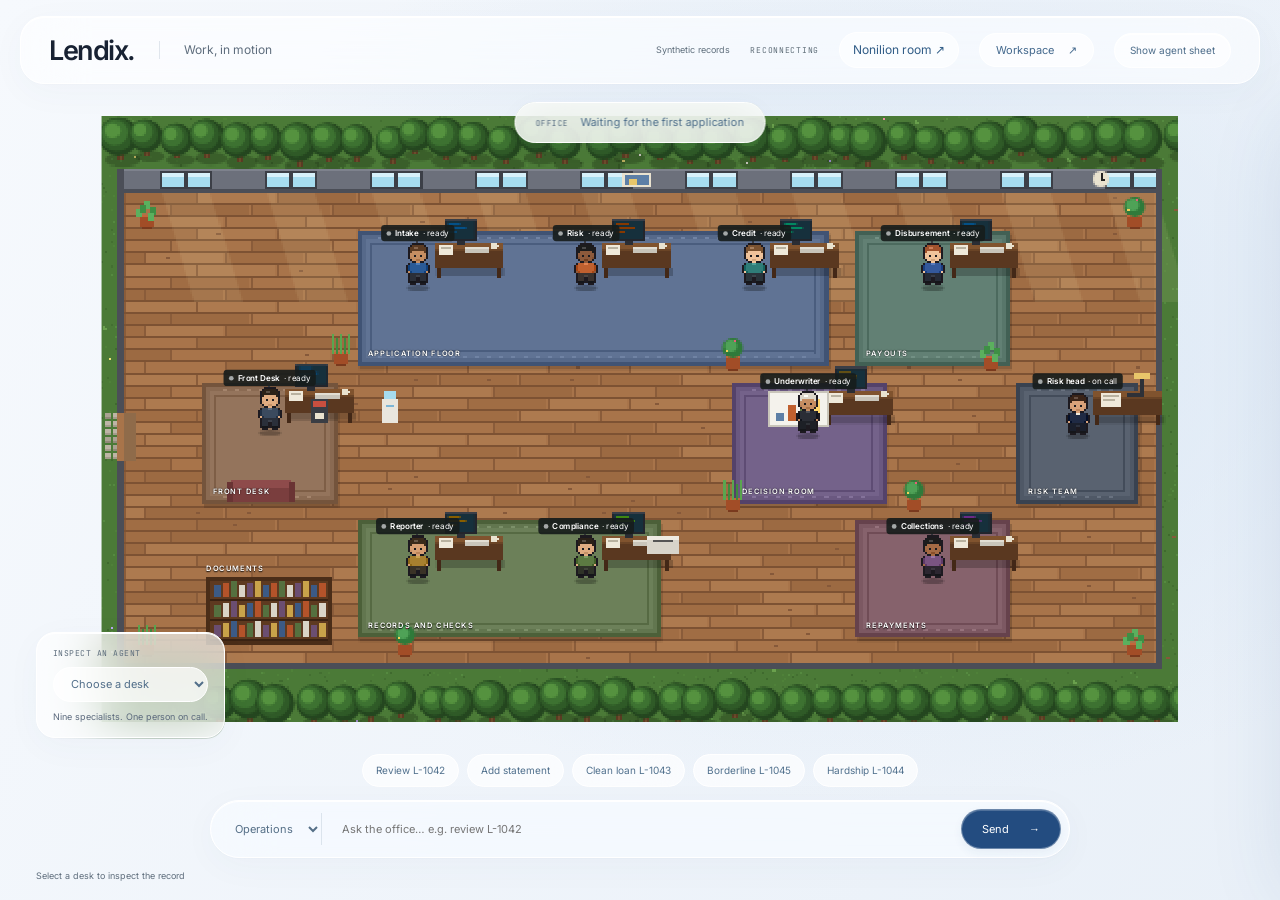
==== commit c9bd738e: "Refresh live office and link Nonilion room" ====
--- a/static/world.html
+++ b/static/world.html
@@ -1,14 +1,14 @@
 <!doctype html>
 <html lang="en">
-<head><meta charset="utf-8"><meta name="viewport" content="width=device-width, initial-scale=1"><meta name="theme-color" content="#F6F5F1"><link rel="icon" type="image/svg+xml" href="/static/favicon.svg"><title>Lendix · Live office</title><link rel="stylesheet" href="/static/design.css"><link rel="stylesheet" href="/static/world.css"><link rel="stylesheet" href="/static/liquid.css"><script src="/static/world.js" defer></script></head>
+<head><meta charset="utf-8"><meta name="viewport" content="width=device-width, initial-scale=1"><meta name="theme-color" content="#F6F5F1"><link rel="icon" type="image/svg+xml" href="/static/favicon.svg"><title>Lendix · Live office</title><link rel="stylesheet" href="/static/system.css"><link rel="stylesheet" href="/static/world.css"><link rel="stylesheet" href="/static/office.css"><script src="/static/world.js" defer></script></head>
 <body class="office-page">
 <a class="skip-link" href="#dock">Skip to office command</a>
-<header class="site-header top office-header"><div class="office-brand"><a class="wordmark" href="/">Lendix.</a><span class="office-page-label">Live office</span></div><nav class="header-nav" aria-label="Office navigation"><span class="quiet-notice office-notice">Synthetic demo data</span><span class="mono office-connection" id="office-connection">Connecting</span><a href="/app">Back to workspace <span aria-hidden="true">→</span></a><button id="sheet-toggle" type="button" class="office-toggle" aria-controls="sheet" aria-expanded="false">Show agent sheet</button></nav></header>
+<header class="site-header top office-header"><div class="office-brand"><a class="wordmark" href="/">Lendix.</a><span class="office-page-label">Work, in motion</span></div><nav class="header-nav" aria-label="Office navigation"><span class="quiet-notice office-notice">Synthetic records</span><span class="mono office-connection" id="office-connection">Connecting</span><a class="office-room-link" href="https://www.nonilion.com/room/emp-3j51-ge67-xbc7" target="_blank" rel="noopener noreferrer">Nonilion room <span aria-hidden="true">↗</span></a><a class="office-back" href="/app">Workspace <span aria-hidden="true">↗</span></a><button id="sheet-toggle" type="button" class="office-toggle" aria-controls="sheet" aria-expanded="false">Show agent sheet</button></nav></header>
 <div class="ticker" id="ticker" role="status"><em>Office</em>Waiting for the first application</div>
 <div id="stage-wrap"><div id="stage" aria-label="Live pixel-art lending office. Each agent opens a work sheet."><div class="floor"></div></div></div>
 <div class="office-controls"><label class="agent-picker-label">Inspect an agent<select id="agent-picker"><option value="">Choose a desk</option></select></label><span class="quiet-notice">Nine specialists. One person on call.</span></div>
-<div class="quick" id="quick" aria-label="Demo commands"></div>
-<form class="dock" id="dock"><label for="role" class="sr-only">Demo role</label><select id="role"><option value="borrower">Borrower</option><option value="ops" selected>Operations</option><option value="risk_head">Risk head</option></select><label class="sr-only" for="msg">Ask the office</label><input id="msg" autocomplete="off" maxlength="8000" placeholder="Ask the office… e.g. review L-1042" required><button type="submit">Send <span aria-hidden="true">→</span></button></form>
+<div class="quick" id="quick" aria-label="Office commands"></div>
+<form class="dock" id="dock"><label for="role" class="sr-only">Workspace role</label><select id="role"><option value="borrower">Borrower</option><option value="ops" selected>Operations</option><option value="risk_head">Risk head</option></select><label class="sr-only" for="msg">Ask the office</label><input id="msg" autocomplete="off" maxlength="8000" placeholder="Ask the office… e.g. review L-1042" required><button type="submit">Send <span aria-hidden="true">→</span></button></form>
 <div class="hint">Select a desk to inspect the record</div>
 <aside class="sheet" id="sheet" aria-labelledby="s-name" inert><header><div class="av" id="s-av" aria-hidden="true"></div><div><h2 id="s-name">Agent work sheet</h2><div class="role" id="s-role"></div></div><button class="close" id="s-close" aria-label="Close agent sheet">Close</button></header><div class="sheet-content"><section><h3>Working on</h3><div class="now" id="s-now">Ready at its desk.</div></section><section id="s-case-wrap" hidden><h3 id="s-case-h">This case</h3><div class="case" id="s-case"></div></section><section><h3>Tools it may use</h3><div class="tools" id="s-tools"></div></section><section id="s-extra-wrap" hidden><h3 id="s-extra-h"></h3><div class="policy" id="s-extra"></div></section><div class="log" id="s-log"></div></div></aside>
 </body>
--- a/static/system.css
+++ b/static/system.css
@@ -0,0 +1,15 @@
+@font-face{font-family:Inter;src:url('/static/fonts/inter-latin-400-normal.woff2') format('woff2');font-weight:400;font-display:swap}
+@font-face{font-family:Inter;src:url('/static/fonts/inter-latin-500-normal.woff2') format('woff2');font-weight:500;font-display:swap}
+@font-face{font-family:Inter;src:url('/static/fonts/inter-latin-600-normal.woff2') format('woff2');font-weight:600;font-display:swap}
+@font-face{font-family:Inter;src:url('/static/fonts/inter-latin-700-normal.woff2') format('woff2');font-weight:700;font-display:swap}
+@font-face{font-family:'Instrument Serif';src:url('/static/fonts/instrument-serif-latin-400-italic.woff2') format('woff2');font-style:italic;font-weight:400;font-display:swap}
+@font-face{font-family:'JetBrains Mono';src:url('/static/fonts/jetbrains-mono-latin-400-normal.woff2') format('woff2');font-weight:400;font-display:swap}
+:root{
+  --paper:#f3f6fa;--surface:#fff;--ink:#182233;--muted:#5b697c;--hairline:rgba(84,109,141,.16);
+  --accent:#234c80;--amber:#a94f12;--green:#28694f;--blue-wash:#eaf1fa;--amber-wash:#fff2e5;--green-wash:#eaf4ee;
+  --mono:'JetBrains Mono',monospace;--serif:'Instrument Serif',Georgia,serif;--radius:22px;--ease:220ms cubic-bezier(.2,.75,.2,1);
+  --glass:rgba(255,255,255,.64);--glass-strong:rgba(255,255,255,.88);--glass-line:rgba(255,255,255,.95);
+  --shadow:0 8px 36px #2d537b09,0 1px 3px #2d537b05,inset 0 1px 0 #ffffff;
+}
+*{box-sizing:border-box}html{scroll-behavior:smooth}body{margin:0;color:var(--ink);font:14px/1.5 Inter,-apple-system,BlinkMacSystemFont,sans-serif;-webkit-font-smoothing:antialiased;background:#eff4fa}button,input,select,textarea{font:inherit;color:inherit}button,a,input,select,textarea,summary{touch-action:manipulation}button,summary{cursor:pointer}button:disabled{cursor:default;opacity:.45}button{appearance:none;-webkit-appearance:none;transition:background var(--ease),border-color var(--ease),box-shadow var(--ease),transform var(--ease)}h1,h2,h3,p{margin:0}h1,h2,h3{font-weight:600}a{color:var(--accent);text-underline-offset:4px}button svg,a svg{flex:none}[hidden]{display:none!important}:focus-visible{outline:3px solid #3777b7;outline-offset:4px}input,textarea,select{accent-color:var(--accent)}
+.sr-only{position:absolute;width:1px;height:1px;overflow:hidden;clip:rect(0,0,0,0);white-space:nowrap}.skip-link{position:fixed;top:12px;left:16px;z-index:100;padding:10px 18px;border-radius:99px;background:#fff;transform:translateY(-160%)}.skip-link:focus{transform:none}.mono,.eyebrow{font-family:var(--mono);font-size:10px;letter-spacing:.09em;text-transform:uppercase;line-height:1.6}.eyebrow{color:var(--muted)}.muted{color:var(--muted)}.quiet-notice{font-size:11px;color:var(--muted)}.wordmark{color:var(--ink);font-size:27px;line-height:1;font-weight:600;letter-spacing:-1.5px;text-decoration:none}.wordmark-period{color:#5780af}.site-header{display:flex;justify-content:space-between;align-items:center;gap:24px;border:1px solid var(--glass-line);background:var(--glass);box-shadow:var(--shadow);backdrop-filter:blur(28px) saturate(150%);-webkit-backdrop-filter:blur(28px) saturate(150%);border-radius:24px;height:70px;padding:0 28px}.header-left,.header-nav{display:flex;gap:24px;align-items:center}.header-nav a{font-size:12px;text-decoration:none}.header-nav a:hover{text-decoration:underline}.header-divider{height:18px;width:1px;background:var(--hairline)}.header-page{color:var(--muted);font-size:12px}.nav-switch{display:flex;align-items:center;background:#dce6f044;padding:4px;border-radius:99px;border:1px solid #fff8;gap:3px}.nav-switch a{padding:8px 16px;border-radius:99px;color:var(--muted);font-size:12px;text-decoration:none;white-space:nowrap}.nav-switch a[aria-current=page]{background:#fff;color:var(--ink);box-shadow:0 2px 7px #234c800a}.nav-switch a:hover{color:var(--ink)}.button{display:inline-flex;align-items:center;justify-content:center;gap:16px;min-height:44px;padding:11px 20px;border:1px solid #ffffff24;border-radius:99px;background:var(--accent);box-shadow:0 5px 16px #234c801c,inset 0 1px 0 #ffffff28;color:white;font-size:12px;font-weight:500;text-decoration:none;white-space:nowrap}.button:hover{background:#193b65;box-shadow:0 6px 20px #234c802c}.button:active{transform:scale(.985)}.button.ghost{background:#ffffff7a;border-color:#ffffffd9;color:var(--ink);box-shadow:var(--shadow)}.button.ghost:hover{background:#fff}.button.small{min-height:36px;padding:8px 15px;font-size:11px}.text-button{border:0;background:none;color:var(--accent);padding:6px 0;font-size:12px;text-align:left;text-decoration:underline;text-underline-offset:4px}.pill{display:inline-flex;gap:6px;align-items:center;border:1px solid var(--hairline);border-radius:99px;font-size:10px;font-weight:500;white-space:nowrap;padding:5px 9px;background:#ffffffbc}.pill-dot{height:5px;width:5px;border-radius:50%;background:currentColor}.pill.green{color:var(--green);background:var(--green-wash);border-color:#28694f16}.pill.amber{color:var(--amber);background:var(--amber-wash);border-color:#a94f121a}.pill.blue{color:var(--accent);background:var(--blue-wash);border-color:#234c8016}.field{display:grid;gap:8px;font-size:12px;font-weight:500}.field input,.field select,.field textarea{width:100%;min-height:44px;padding:12px 14px;border:1px solid #ced9e5;background:#ffffffd9;border-radius:13px;font-size:14px}.field textarea{resize:vertical;line-height:1.6}.field-help{font-size:11px;font-weight:400;color:var(--muted)}.skeleton{display:block;height:14px;border-radius:5px;background:#dfe7f0;animation:quiet-pulse 1.8s ease-in-out infinite}.skeleton.short{width:40%}.skeleton.long{width:75%}.action-dialog{width:min(520px,calc(100vw - 32px));max-height:calc(100dvh - 40px);overflow:auto;border:1px solid #fff;border-radius:28px;padding:32px;background:#f7faffef;color:var(--ink);box-shadow:0 24px 100px #12315430,inset 0 1px #fff;backdrop-filter:blur(40px);-webkit-backdrop-filter:blur(40px)}.action-dialog::backdrop{background:#19365135;backdrop-filter:blur(7px)}.dialog-topline{display:flex;justify-content:space-between;align-items:center;margin-bottom:24px}.dialog-topline .mono{color:var(--muted)}.action-dialog h2{font-size:32px;line-height:1.05;letter-spacing:-1.2px;margin-top:10px}.dialog-description{font-size:12px;line-height:1.8;color:var(--muted);margin:18px 0 22px}.action-dialog .field{margin-top:18px}.action-dialog .button{width:100%;margin-top:24px}.form-error{font-size:12px;color:var(--amber);margin-top:16px}.toast{position:fixed;bottom:24px;left:50%;transform:translateX(-50%);max-width:calc(100vw - 32px);padding:12px 20px;background:#183653;color:#fff;border:1px solid #ffffff33;border-radius:99px;font-size:12px;z-index:100;box-shadow:0 8px 40px #18365325}.glass{border:1px solid var(--glass-line);background:var(--glass);box-shadow:var(--shadow);backdrop-filter:blur(28px) saturate(140%);-webkit-backdrop-filter:blur(28px) saturate(140%)}@keyframes quiet-pulse{50%{opacity:.45}}@keyframes appear{from{opacity:0;transform:translateY(8px)}to{opacity:1;transform:none}}@media(prefers-reduced-motion:reduce){html{scroll-behavior:auto}*,*::before,*::after{animation:none!important;transition:none!important;scroll-behavior:auto!important}}@media(prefers-reduced-transparency:reduce){.glass,.site-header,.action-dialog{background:#f7f9fc;backdrop-filter:none;-webkit-backdrop-filter:none}}@supports not(backdrop-filter:blur(1px)){.glass,.site-header,.action-dialog{background:#f7f9fc}}@media(max-width:650px){.site-header{padding:0 16px;height:62px;border-radius:21px}.wordmark{font-size:25px}.header-left,.header-nav{gap:12px}.nav-switch a{padding:7px 10px;font-size:11px}.action-dialog{padding:24px}.action-dialog h2{font-size:28px}.toast{border-radius:18px}}
--- a/static/office.css
+++ b/static/office.css
@@ -0,0 +1,7 @@
+body.office-page{background:radial-gradient(ellipse at 68% 38%,#dae7f5,transparent 58%),linear-gradient(120deg,#f6f9fd,#e9f0f8)}
+.office-header{position:fixed;inset:16px 20px auto;height:68px;border-radius:24px;padding:0 28px;background:#ffffff96;border:1px solid #fff;box-shadow:var(--shadow);backdrop-filter:blur(30px) saturate(145%);-webkit-backdrop-filter:blur(30px) saturate(145%)}.office-brand{gap:24px}.office-page-label{font-size:12px;border-color:var(--hairline);padding-left:24px;color:#5e6d7d}.office-header .header-nav{gap:20px}.office-back{display:flex;align-items:center;gap:14px;background:#ffffffa8;border:1px solid #fff;padding:8px 16px;border-radius:99px;color:#43688d!important;font-size:11px!important}.office-toggle{border:1px solid #fff;background:#ffffffa1;border-radius:99px;font-size:10px;min-height:35px;padding:8px 15px;color:#4c6c8a;box-shadow:inset 0 1px #fff}.office-connection{font-size:8px;color:#606e79}.office-notice{font-size:9px;color:#606f7d}.ticker{top:102px;padding:11px 20px;background:#ffffffce;border:1px solid #fff;border-radius:99px;box-shadow:0 5px 24px #234c8009;backdrop-filter:blur(24px);-webkit-backdrop-filter:blur(24px);font-size:11px;color:#4e6e8b}.ticker em{font-size:8px;color:#576d82;margin-right:12px}#stage-wrap{inset:116px 20px 178px;border-radius:25px}.office-controls{left:36px;bottom:162px;padding:14px 16px;border:1px solid #fff;background:#ffffffa8;border-radius:19px;gap:8px;box-shadow:var(--shadow);backdrop-filter:blur(25px);-webkit-backdrop-filter:blur(25px)}.agent-picker-label{font-size:8px;color:#5d6d7c}.agent-picker-label select{border:1px solid #fff;background:#ffffffbd;border-radius:99px;font-size:11px;padding:8px 13px;min-height:35px;color:#526f8a}.office-controls .quiet-notice{font-size:9px}.quick{bottom:107px;gap:8px;max-width:calc(100vw - 48px)}.quick button{border:1px solid #fff;border-radius:99px;background:#ffffffab;font-size:10px;color:#50708d;padding:8px 13px;min-height:33px;backdrop-filter:blur(18px);-webkit-backdrop-filter:blur(18px)}.quick button:hover{border-color:#fff;background:#fff}.dock{bottom:42px;padding:8px;border:1px solid #fff;border-radius:99px;background:#f7fbffb8;box-shadow:var(--shadow);backdrop-filter:blur(28px) saturate(140%);-webkit-backdrop-filter:blur(28px) saturate(140%)}.dock select,.dock input{font-size:11px;color:#556f87}.dock select{padding:8px 12px}.dock button{border:1px solid #fff5;border-radius:99px;font-size:11px;padding:11px 20px;background:#234c80;box-shadow:inset 0 1px #fff3,0 4px 10px #234c8010}.hint{left:36px;bottom:18px;font-size:9px;color:#5e6d7c}.sheet{top:100px;right:20px;bottom:20px;border:1px solid #fff;border-radius:27px;background:#f7fbffe0;backdrop-filter:blur(36px) saturate(140%);-webkit-backdrop-filter:blur(36px) saturate(140%);box-shadow:0 20px 85px #234c8022}.sheet header{padding:26px;border-color:var(--hairline)}.sheet .av{border:1px solid #fff;background:#e7eef69c;border-radius:50%}.sheet h2{font-size:28px;font-weight:500;color:#365773;letter-spacing:-1px}.sheet .role{font-size:11px;color:#5e6e7d}.sheet .close{font-size:10px;color:#4d6f8d;padding:5px 0}.sheet section{padding:22px 26px;border-color:var(--hairline)}.sheet h3{font-size:8px;color:#5d6c7a;letter-spacing:.1em}.now{font-size:12px;color:#546e86}.tools span{border:1px solid #fff;background:#ffffffab;border-radius:99px;font-size:10px;padding:6px 10px;color:#5c6c7b}.tools span.on{background:#234c80;color:#fff}.policy{font-size:12px;color:#5b6d7e}.policy b{color:#4a6a87}.case .loanhead b{font-size:21px;color:#3f627f}.case .loanhead span,.kv dt{color:#5d6f7f}.kv{font-size:12px;line-height:1.6}.kv dd{color:#4e708c}.flag{border-radius:15px;background:#fff2e5;border-color:#d6aa7d50}.flag b{font-size:8px}.flag span{font-size:11px}.log .row{font-size:10px;border-color:var(--hairline);color:#5b6f82}.log .t{font-size:8px;color:#616d78}.log .k{font-size:7px;color:#556e84}.docs div{color:#577086;border-color:var(--hairline)}.bar{background:#dce6ef}.bar i{background:#7598bb}.check{color:#577084}
+@media(max-width:1200px){.office-header{padding:0 22px}.office-controls .quiet-notice{display:none}.office-connection{display:none}.sheet{width:410px}.office-header .header-nav{gap:12px}}
+@media(max-width:700px){.office-header{inset:10px 10px auto;height:60px;padding:0 16px;border-radius:21px}.office-header .header-nav{gap:9px}.office-brand .wordmark{font-size:25px}.office-page-label{display:none}.office-back{padding:7px 11px;font-size:9px!important;gap:8px}.office-toggle{font-size:9px;padding:7px 11px;min-height:32px}.office-notice{display:none}.ticker{top:84px;max-width:calc(100vw - 28px);font-size:10px;padding:10px 15px}.ticker em{font-size:7px}#stage-wrap{inset:100px 10px 192px;border-radius:19px}.office-controls{left:17px;bottom:169px;padding:10px 12px;border-radius:16px}.agent-picker-label{font-size:7px}.agent-picker-label select{font-size:10px;min-height:31px;padding:6px 10px}.quick{max-width:calc(100vw - 32px);gap:7px;bottom:106px}.quick button{font-size:9px;padding:7px 10px;min-height:30px}.dock{width:calc(100vw - 24px);bottom:42px;gap:7px;padding:7px}.dock select{font-size:9px;max-width:86px;padding:7px 3px}.dock input{font-size:10px;padding:8px 0}.dock button{font-size:10px;padding:10px 12px;gap:8px}.hint{font-size:8px;left:20px}.sheet{top:82px;right:10px;bottom:10px;width:calc(100vw - 20px);border-radius:23px}.sheet header{padding:21px}.sheet section{padding:20px}.sheet h2{font-size:26px}.sheet .role{font-size:10px}}
+@media(prefers-reduced-transparency:reduce){.office-header,.sheet,.ticker,.dock,.office-controls{background:#f6f9fd;backdrop-filter:none;-webkit-backdrop-filter:none}}
+
+.office-room-link{font-size:11px;color:#315d87;text-decoration:none;padding:8px 13px;border:1px solid #fff;border-radius:99px;background:#ffffff94;white-space:nowrap}.office-room-link:hover{background:#fff}@media(max-width:700px){.office-room-link{font-size:9px;padding:6px 9px}.office-notice{display:none}}
